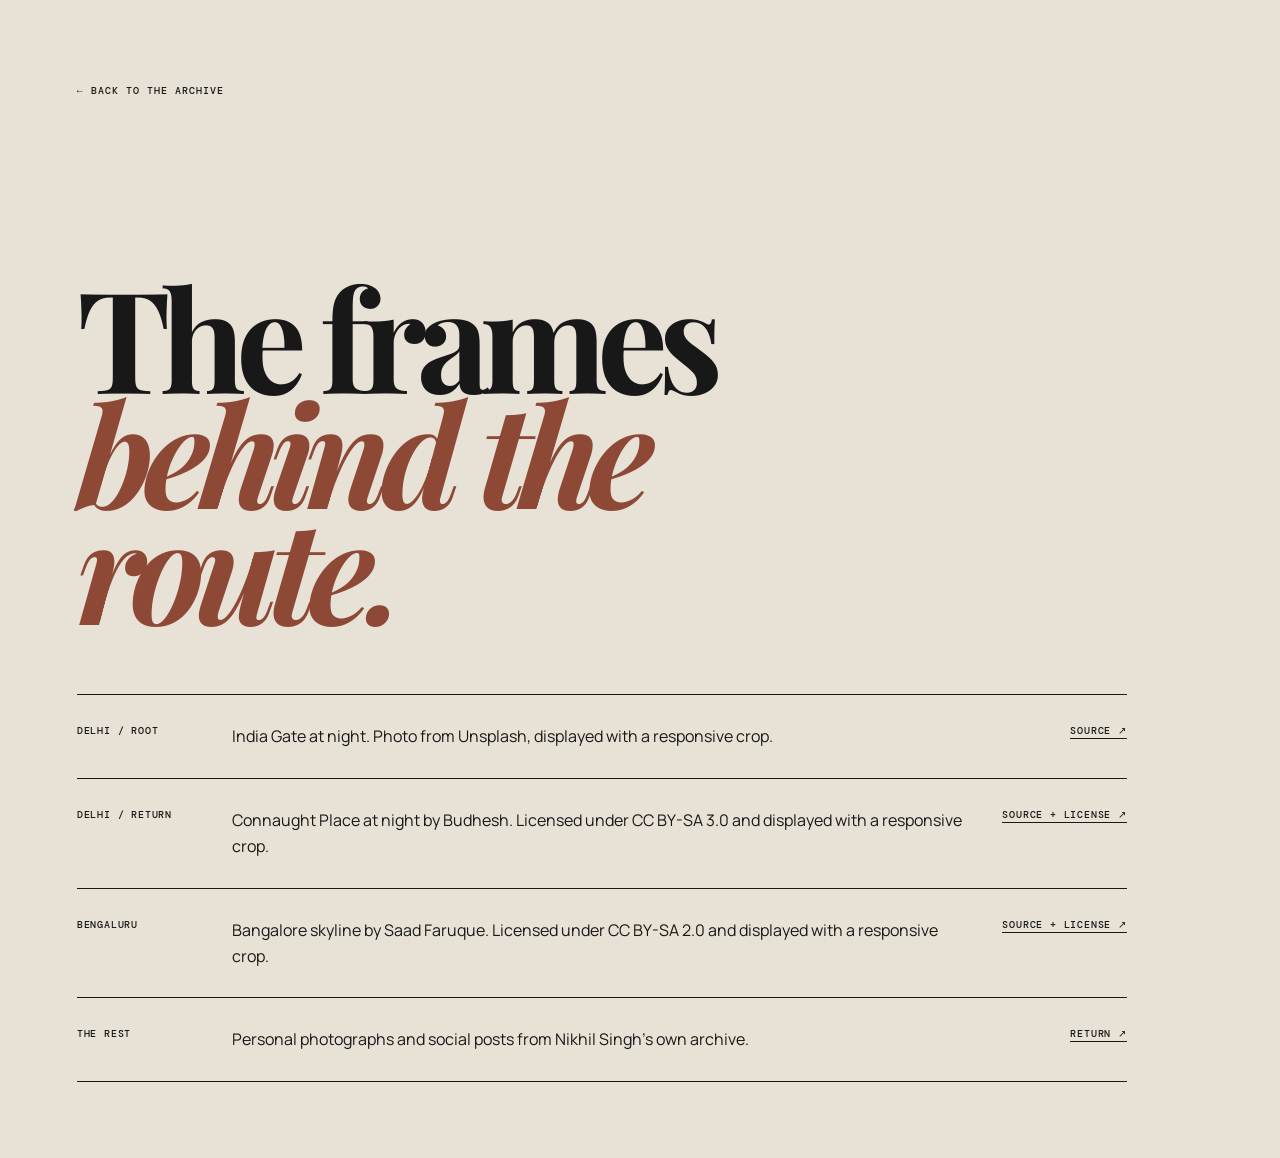
==== credits.html @ 2c3bbde9 "Match journey cards to their cities" ====
<!doctype html>
<html lang="en">
<head>
  <meta charset="utf-8">
  <meta name="viewport" content="width=device-width, initial-scale=1">
  <meta name="theme-color" content="#090b0c">
  <title>Photo credits — Nikhil Singh</title>
  <link rel="preconnect" href="https://fonts.googleapis.com">
  <link rel="preconnect" href="https://fonts.gstatic.com" crossorigin>
  <link href="https://fonts.googleapis.com/css2?family=DM+Mono:wght@400;500&family=Manrope:wght@400;500;600;700&family=Playfair+Display:ital,wght@0,700;1,700&display=swap" rel="stylesheet">
  <style>
    :root{--ink:#171817;--paper:#e8e1d6;--tan:#d2b58b;--display:'Playfair Display',Georgia,serif;--sans:'Manrope',Arial,sans-serif;--mono:'DM Mono',monospace}*{box-sizing:border-box}body{margin:0;background:var(--paper);color:var(--ink);font-family:var(--sans)}main{min-height:100vh;padding:clamp(35px,6vw,80px) 6vw}a{color:inherit}.back{font:500 10px var(--mono);letter-spacing:.1em;text-transform:uppercase;text-decoration:none}.back:hover{text-decoration:underline}h1{max-width:900px;margin:clamp(90px,14vw,180px) 0 70px;font:700 clamp(68px,11vw,160px)/.82 var(--display);letter-spacing:-.07em}h1 em{color:#8d4936}.credits{max-width:1050px;border-top:1px solid}.credit{display:grid;grid-template-columns:120px 1fr auto;gap:35px;padding:28px 0;border-bottom:1px solid;align-items:start}.credit span,.credit a{font:500 10px/1.5 var(--mono);letter-spacing:.08em;text-transform:uppercase}.credit p{margin:0;line-height:1.65}.credit a{text-decoration:none;border-bottom:1px solid}@media(max-width:650px){.credit{grid-template-columns:1fr;gap:12px}h1{margin-top:100px}}
  </style>
</head>
<body><main><a class="back" href="/">← Back to the archive</a><h1>The frames<br><em>behind the route.</em></h1><div class="credits"><div class="credit"><span>Delhi / root</span><p>India Gate at night. Photo from Unsplash, displayed with a responsive crop.</p><a href="https://unsplash.com/s/photos/india-gate" target="_blank" rel="noopener noreferrer">Source ↗</a></div><div class="credit"><span>Delhi / return</span><p>Connaught Place at night by Budhesh. Licensed under CC BY-SA 3.0 and displayed with a responsive crop.</p><a href="https://commons.wikimedia.org/wiki/File:View_of_Connaught_Place_at_Night.JPG" target="_blank" rel="noopener noreferrer">Source + license ↗</a></div><div class="credit"><span>Bengaluru</span><p>Bangalore skyline by Saad Faruque. Licensed under CC BY-SA 2.0 and displayed with a responsive crop.</p><a href="https://commons.wikimedia.org/wiki/File:Bangalore_skyline_(7121517855).jpg" target="_blank" rel="noopener noreferrer">Source + license ↗</a></div><div class="credit"><span>The rest</span><p>Personal photographs and social posts from Nikhil Singh's own archive.</p><a href="/">Return ↗</a></div></div></main></body>
</html>
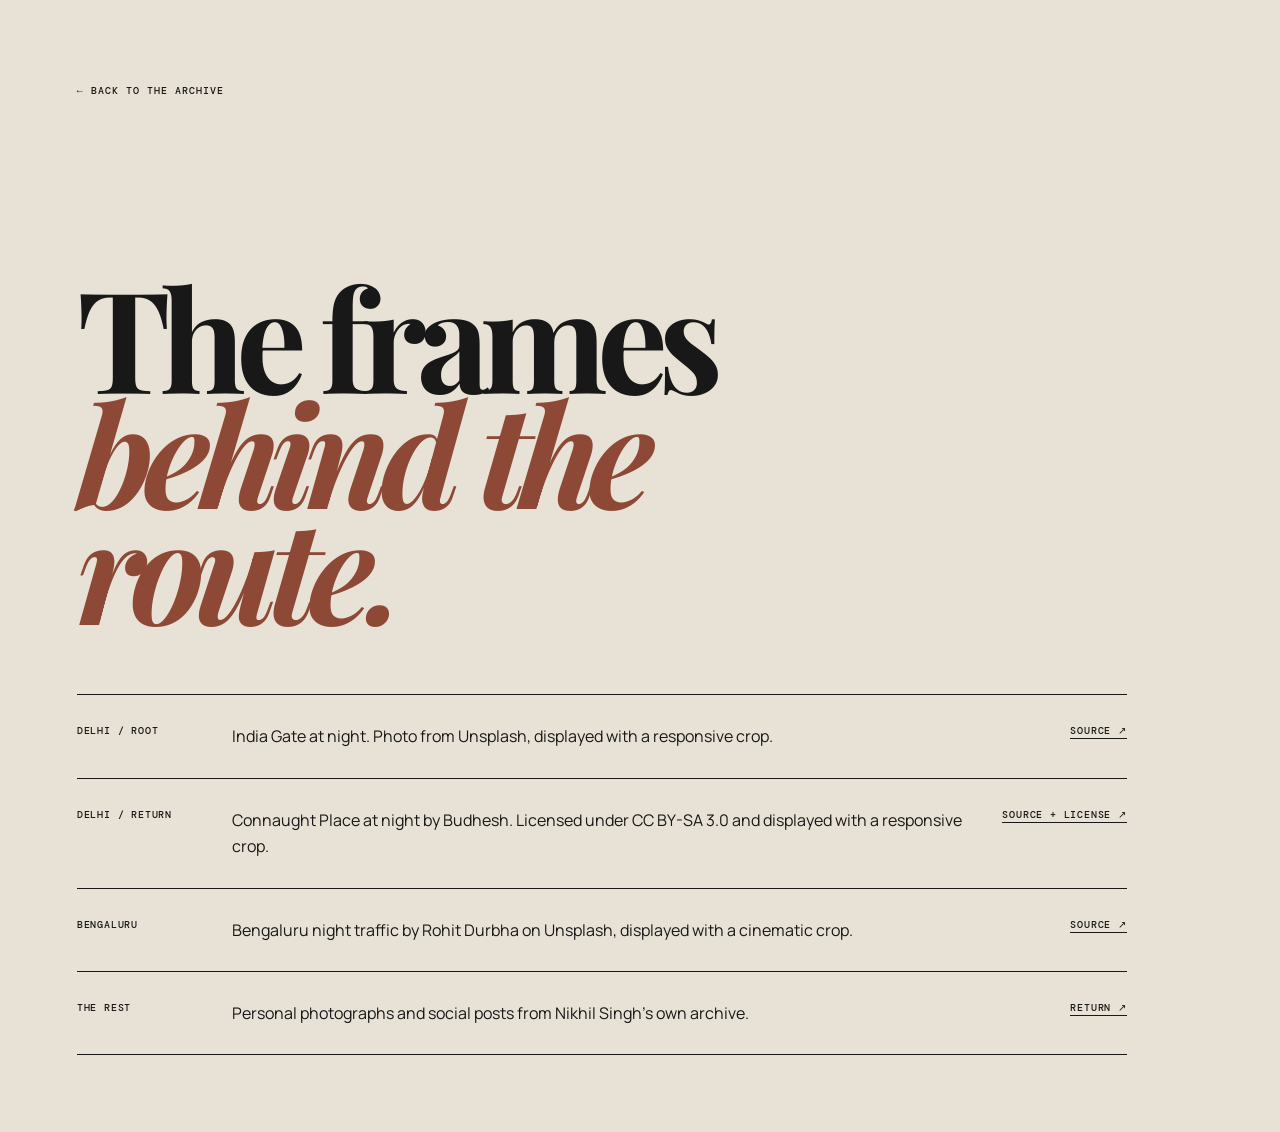
==== commit 496bae75: "Give Bengaluru a cinematic traffic frame" ====
--- a/credits.html
+++ b/credits.html
@@ -12,5 +12,5 @@
     :root{--ink:#171817;--paper:#e8e1d6;--tan:#d2b58b;--display:'Playfair Display',Georgia,serif;--sans:'Manrope',Arial,sans-serif;--mono:'DM Mono',monospace}*{box-sizing:border-box}body{margin:0;background:var(--paper);color:var(--ink);font-family:var(--sans)}main{min-height:100vh;padding:clamp(35px,6vw,80px) 6vw}a{color:inherit}.back{font:500 10px var(--mono);letter-spacing:.1em;text-transform:uppercase;text-decoration:none}.back:hover{text-decoration:underline}h1{max-width:900px;margin:clamp(90px,14vw,180px) 0 70px;font:700 clamp(68px,11vw,160px)/.82 var(--display);letter-spacing:-.07em}h1 em{color:#8d4936}.credits{max-width:1050px;border-top:1px solid}.credit{display:grid;grid-template-columns:120px 1fr auto;gap:35px;padding:28px 0;border-bottom:1px solid;align-items:start}.credit span,.credit a{font:500 10px/1.5 var(--mono);letter-spacing:.08em;text-transform:uppercase}.credit p{margin:0;line-height:1.65}.credit a{text-decoration:none;border-bottom:1px solid}@media(max-width:650px){.credit{grid-template-columns:1fr;gap:12px}h1{margin-top:100px}}
   </style>
 </head>
-<body><main><a class="back" href="/">← Back to the archive</a><h1>The frames<br><em>behind the route.</em></h1><div class="credits"><div class="credit"><span>Delhi / root</span><p>India Gate at night. Photo from Unsplash, displayed with a responsive crop.</p><a href="https://unsplash.com/s/photos/india-gate" target="_blank" rel="noopener noreferrer">Source ↗</a></div><div class="credit"><span>Delhi / return</span><p>Connaught Place at night by Budhesh. Licensed under CC BY-SA 3.0 and displayed with a responsive crop.</p><a href="https://commons.wikimedia.org/wiki/File:View_of_Connaught_Place_at_Night.JPG" target="_blank" rel="noopener noreferrer">Source + license ↗</a></div><div class="credit"><span>Bengaluru</span><p>Bangalore skyline by Saad Faruque. Licensed under CC BY-SA 2.0 and displayed with a responsive crop.</p><a href="https://commons.wikimedia.org/wiki/File:Bangalore_skyline_(7121517855).jpg" target="_blank" rel="noopener noreferrer">Source + license ↗</a></div><div class="credit"><span>The rest</span><p>Personal photographs and social posts from Nikhil Singh's own archive.</p><a href="/">Return ↗</a></div></div></main></body>
+<body><main><a class="back" href="/">← Back to the archive</a><h1>The frames<br><em>behind the route.</em></h1><div class="credits"><div class="credit"><span>Delhi / root</span><p>India Gate at night. Photo from Unsplash, displayed with a responsive crop.</p><a href="https://unsplash.com/s/photos/india-gate" target="_blank" rel="noopener noreferrer">Source ↗</a></div><div class="credit"><span>Delhi / return</span><p>Connaught Place at night by Budhesh. Licensed under CC BY-SA 3.0 and displayed with a responsive crop.</p><a href="https://commons.wikimedia.org/wiki/File:View_of_Connaught_Place_at_Night.JPG" target="_blank" rel="noopener noreferrer">Source + license ↗</a></div><div class="credit"><span>Bengaluru</span><p>Bengaluru night traffic by Rohit Durbha on Unsplash, displayed with a cinematic crop.</p><a href="https://unsplash.com/photos/a-busy-street-with-cars-pOqnfnwVs90" target="_blank" rel="noopener noreferrer">Source ↗</a></div><div class="credit"><span>The rest</span><p>Personal photographs and social posts from Nikhil Singh's own archive.</p><a href="/">Return ↗</a></div></div></main></body>
 </html>
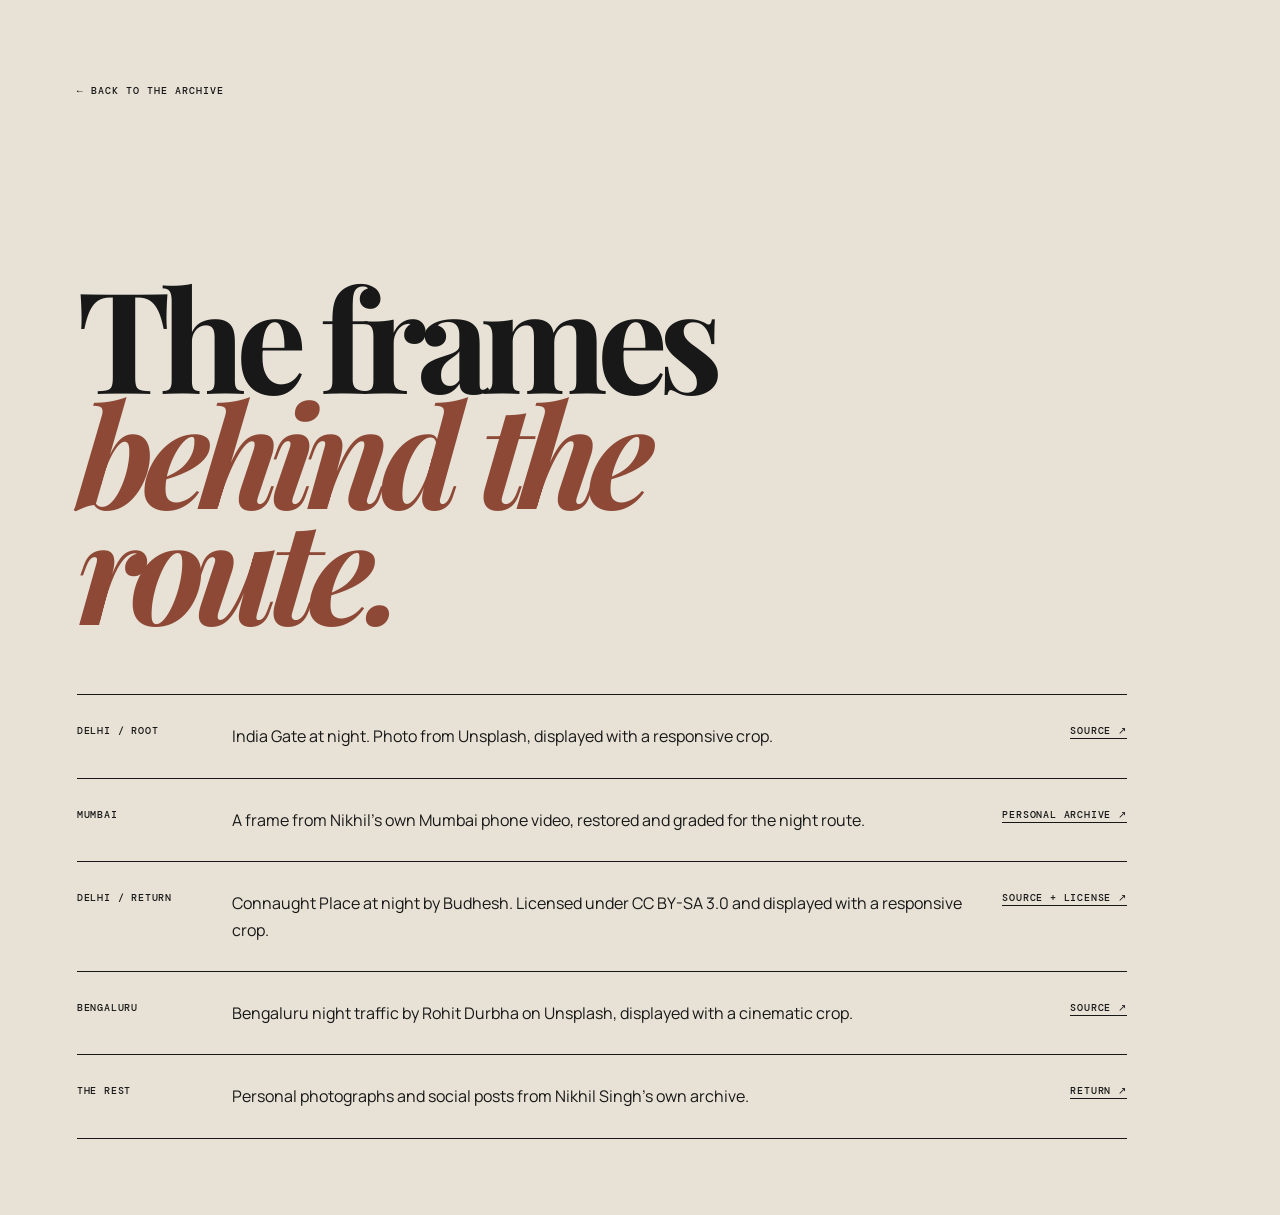
==== commit e5f359e8: "Turn personal Mumbai footage into the journey frame" ====
--- a/credits.html
+++ b/credits.html
@@ -12,5 +12,5 @@
     :root{--ink:#171817;--paper:#e8e1d6;--tan:#d2b58b;--display:'Playfair Display',Georgia,serif;--sans:'Manrope',Arial,sans-serif;--mono:'DM Mono',monospace}*{box-sizing:border-box}body{margin:0;background:var(--paper);color:var(--ink);font-family:var(--sans)}main{min-height:100vh;padding:clamp(35px,6vw,80px) 6vw}a{color:inherit}.back{font:500 10px var(--mono);letter-spacing:.1em;text-transform:uppercase;text-decoration:none}.back:hover{text-decoration:underline}h1{max-width:900px;margin:clamp(90px,14vw,180px) 0 70px;font:700 clamp(68px,11vw,160px)/.82 var(--display);letter-spacing:-.07em}h1 em{color:#8d4936}.credits{max-width:1050px;border-top:1px solid}.credit{display:grid;grid-template-columns:120px 1fr auto;gap:35px;padding:28px 0;border-bottom:1px solid;align-items:start}.credit span,.credit a{font:500 10px/1.5 var(--mono);letter-spacing:.08em;text-transform:uppercase}.credit p{margin:0;line-height:1.65}.credit a{text-decoration:none;border-bottom:1px solid}@media(max-width:650px){.credit{grid-template-columns:1fr;gap:12px}h1{margin-top:100px}}
   </style>
 </head>
-<body><main><a class="back" href="/">← Back to the archive</a><h1>The frames<br><em>behind the route.</em></h1><div class="credits"><div class="credit"><span>Delhi / root</span><p>India Gate at night. Photo from Unsplash, displayed with a responsive crop.</p><a href="https://unsplash.com/s/photos/india-gate" target="_blank" rel="noopener noreferrer">Source ↗</a></div><div class="credit"><span>Delhi / return</span><p>Connaught Place at night by Budhesh. Licensed under CC BY-SA 3.0 and displayed with a responsive crop.</p><a href="https://commons.wikimedia.org/wiki/File:View_of_Connaught_Place_at_Night.JPG" target="_blank" rel="noopener noreferrer">Source + license ↗</a></div><div class="credit"><span>Bengaluru</span><p>Bengaluru night traffic by Rohit Durbha on Unsplash, displayed with a cinematic crop.</p><a href="https://unsplash.com/photos/a-busy-street-with-cars-pOqnfnwVs90" target="_blank" rel="noopener noreferrer">Source ↗</a></div><div class="credit"><span>The rest</span><p>Personal photographs and social posts from Nikhil Singh's own archive.</p><a href="/">Return ↗</a></div></div></main></body>
+<body><main><a class="back" href="/">← Back to the archive</a><h1>The frames<br><em>behind the route.</em></h1><div class="credits"><div class="credit"><span>Delhi / root</span><p>India Gate at night. Photo from Unsplash, displayed with a responsive crop.</p><a href="https://unsplash.com/s/photos/india-gate" target="_blank" rel="noopener noreferrer">Source ↗</a></div><div class="credit"><span>Mumbai</span><p>A frame from Nikhil's own Mumbai phone video, restored and graded for the night route.</p><a href="/">Personal archive ↗</a></div><div class="credit"><span>Delhi / return</span><p>Connaught Place at night by Budhesh. Licensed under CC BY-SA 3.0 and displayed with a responsive crop.</p><a href="https://commons.wikimedia.org/wiki/File:View_of_Connaught_Place_at_Night.JPG" target="_blank" rel="noopener noreferrer">Source + license ↗</a></div><div class="credit"><span>Bengaluru</span><p>Bengaluru night traffic by Rohit Durbha on Unsplash, displayed with a cinematic crop.</p><a href="https://unsplash.com/photos/a-busy-street-with-cars-pOqnfnwVs90" target="_blank" rel="noopener noreferrer">Source ↗</a></div><div class="credit"><span>The rest</span><p>Personal photographs and social posts from Nikhil Singh's own archive.</p><a href="/">Return ↗</a></div></div></main></body>
 </html>
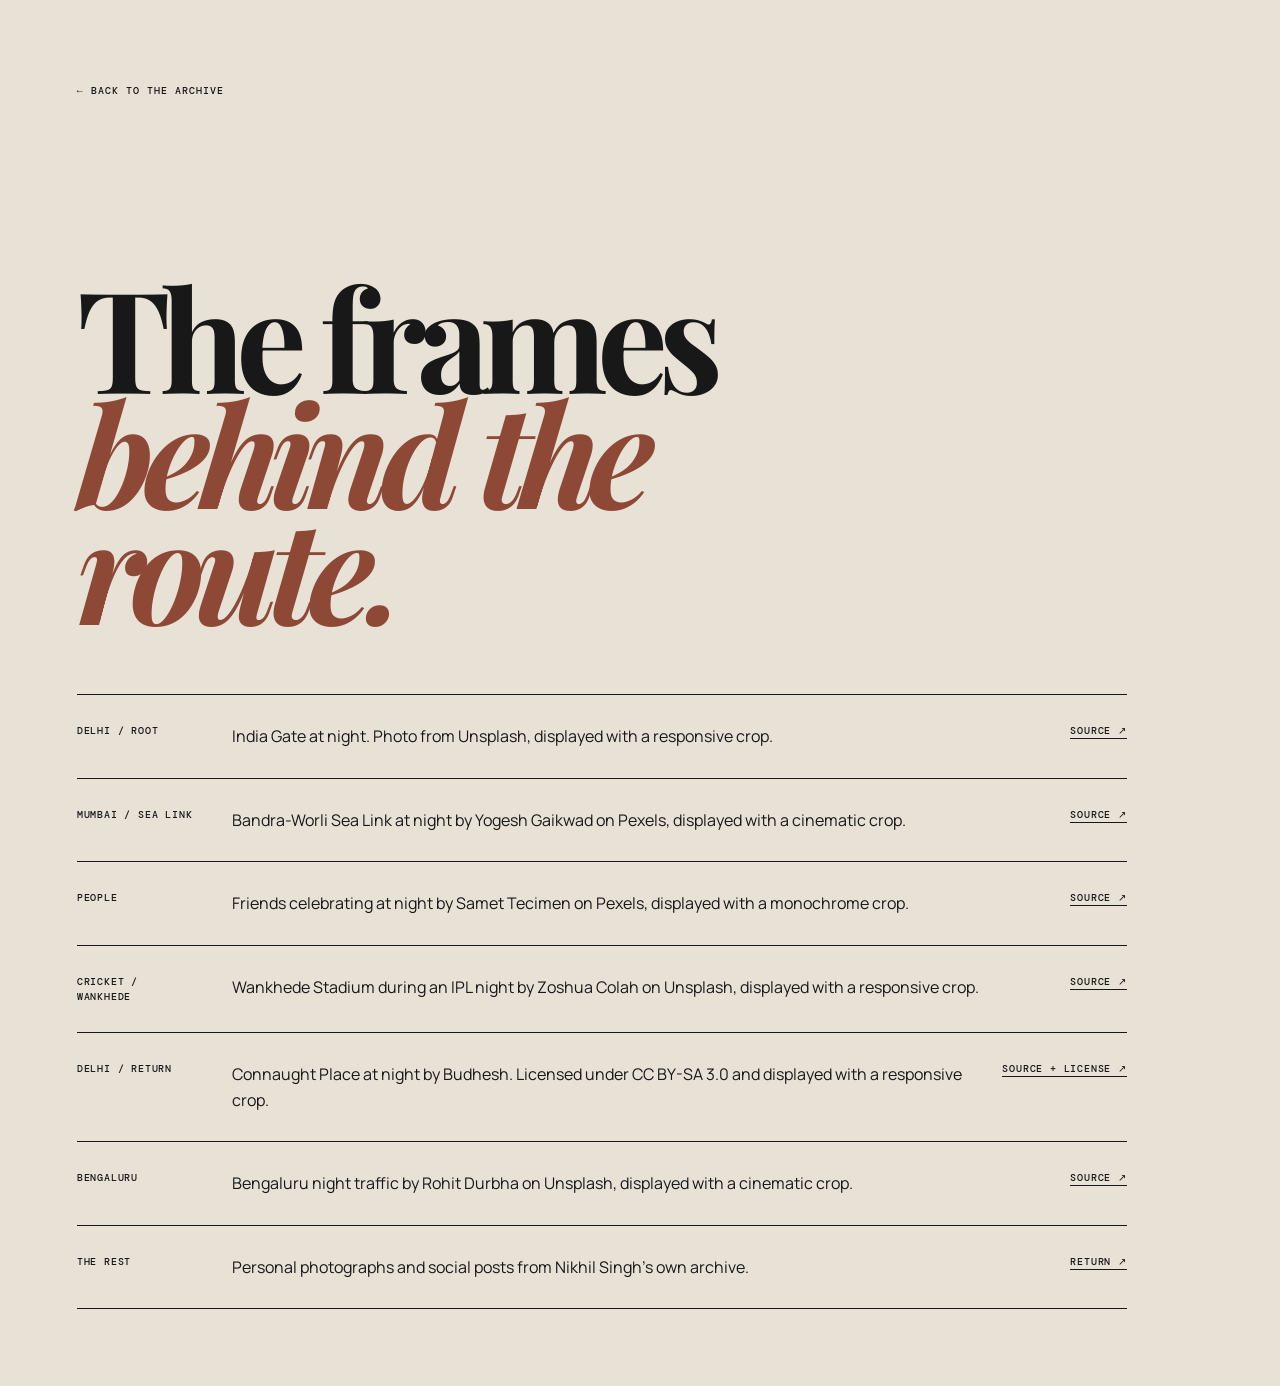
==== commit 9f3d9be5: "Match Mumbai, people, and cricket imagery" ====
--- a/credits.html
+++ b/credits.html
@@ -12,5 +12,5 @@
     :root{--ink:#171817;--paper:#e8e1d6;--tan:#d2b58b;--display:'Playfair Display',Georgia,serif;--sans:'Manrope',Arial,sans-serif;--mono:'DM Mono',monospace}*{box-sizing:border-box}body{margin:0;background:var(--paper);color:var(--ink);font-family:var(--sans)}main{min-height:100vh;padding:clamp(35px,6vw,80px) 6vw}a{color:inherit}.back{font:500 10px var(--mono);letter-spacing:.1em;text-transform:uppercase;text-decoration:none}.back:hover{text-decoration:underline}h1{max-width:900px;margin:clamp(90px,14vw,180px) 0 70px;font:700 clamp(68px,11vw,160px)/.82 var(--display);letter-spacing:-.07em}h1 em{color:#8d4936}.credits{max-width:1050px;border-top:1px solid}.credit{display:grid;grid-template-columns:120px 1fr auto;gap:35px;padding:28px 0;border-bottom:1px solid;align-items:start}.credit span,.credit a{font:500 10px/1.5 var(--mono);letter-spacing:.08em;text-transform:uppercase}.credit p{margin:0;line-height:1.65}.credit a{text-decoration:none;border-bottom:1px solid}@media(max-width:650px){.credit{grid-template-columns:1fr;gap:12px}h1{margin-top:100px}}
   </style>
 </head>
-<body><main><a class="back" href="/">← Back to the archive</a><h1>The frames<br><em>behind the route.</em></h1><div class="credits"><div class="credit"><span>Delhi / root</span><p>India Gate at night. Photo from Unsplash, displayed with a responsive crop.</p><a href="https://unsplash.com/s/photos/india-gate" target="_blank" rel="noopener noreferrer">Source ↗</a></div><div class="credit"><span>Mumbai</span><p>A frame from Nikhil's own Mumbai phone video, restored and graded for the night route.</p><a href="/">Personal archive ↗</a></div><div class="credit"><span>Delhi / return</span><p>Connaught Place at night by Budhesh. Licensed under CC BY-SA 3.0 and displayed with a responsive crop.</p><a href="https://commons.wikimedia.org/wiki/File:View_of_Connaught_Place_at_Night.JPG" target="_blank" rel="noopener noreferrer">Source + license ↗</a></div><div class="credit"><span>Bengaluru</span><p>Bengaluru night traffic by Rohit Durbha on Unsplash, displayed with a cinematic crop.</p><a href="https://unsplash.com/photos/a-busy-street-with-cars-pOqnfnwVs90" target="_blank" rel="noopener noreferrer">Source ↗</a></div><div class="credit"><span>The rest</span><p>Personal photographs and social posts from Nikhil Singh's own archive.</p><a href="/">Return ↗</a></div></div></main></body>
+<body><main><a class="back" href="/">← Back to the archive</a><h1>The frames<br><em>behind the route.</em></h1><div class="credits"><div class="credit"><span>Delhi / root</span><p>India Gate at night. Photo from Unsplash, displayed with a responsive crop.</p><a href="https://unsplash.com/s/photos/india-gate" target="_blank" rel="noopener noreferrer">Source ↗</a></div><div class="credit"><span>Mumbai / Sea Link</span><p>Bandra-Worli Sea Link at night by Yogesh Gaikwad on Pexels, displayed with a cinematic crop.</p><a href="https://www.pexels.com/photo/bridge-over-the-river-13074008/" target="_blank" rel="noopener noreferrer">Source ↗</a></div><div class="credit"><span>People</span><p>Friends celebrating at night by Samet Tecimen on Pexels, displayed with a monochrome crop.</p><a href="https://www.pexels.com/photo/group-of-friends-celebrating-at-night-38930354/" target="_blank" rel="noopener noreferrer">Source ↗</a></div><div class="credit"><span>Cricket / Wankhede</span><p>Wankhede Stadium during an IPL night by Zoshua Colah on Unsplash, displayed with a responsive crop.</p><a href="https://unsplash.com/photos/a-cricket-stadium-is-filled-with-spectators-at-night-uplPFLDsn84" target="_blank" rel="noopener noreferrer">Source ↗</a></div><div class="credit"><span>Delhi / return</span><p>Connaught Place at night by Budhesh. Licensed under CC BY-SA 3.0 and displayed with a responsive crop.</p><a href="https://commons.wikimedia.org/wiki/File:View_of_Connaught_Place_at_Night.JPG" target="_blank" rel="noopener noreferrer">Source + license ↗</a></div><div class="credit"><span>Bengaluru</span><p>Bengaluru night traffic by Rohit Durbha on Unsplash, displayed with a cinematic crop.</p><a href="https://unsplash.com/photos/a-busy-street-with-cars-pOqnfnwVs90" target="_blank" rel="noopener noreferrer">Source ↗</a></div><div class="credit"><span>The rest</span><p>Personal photographs and social posts from Nikhil Singh's own archive.</p><a href="/">Return ↗</a></div></div></main></body>
 </html>
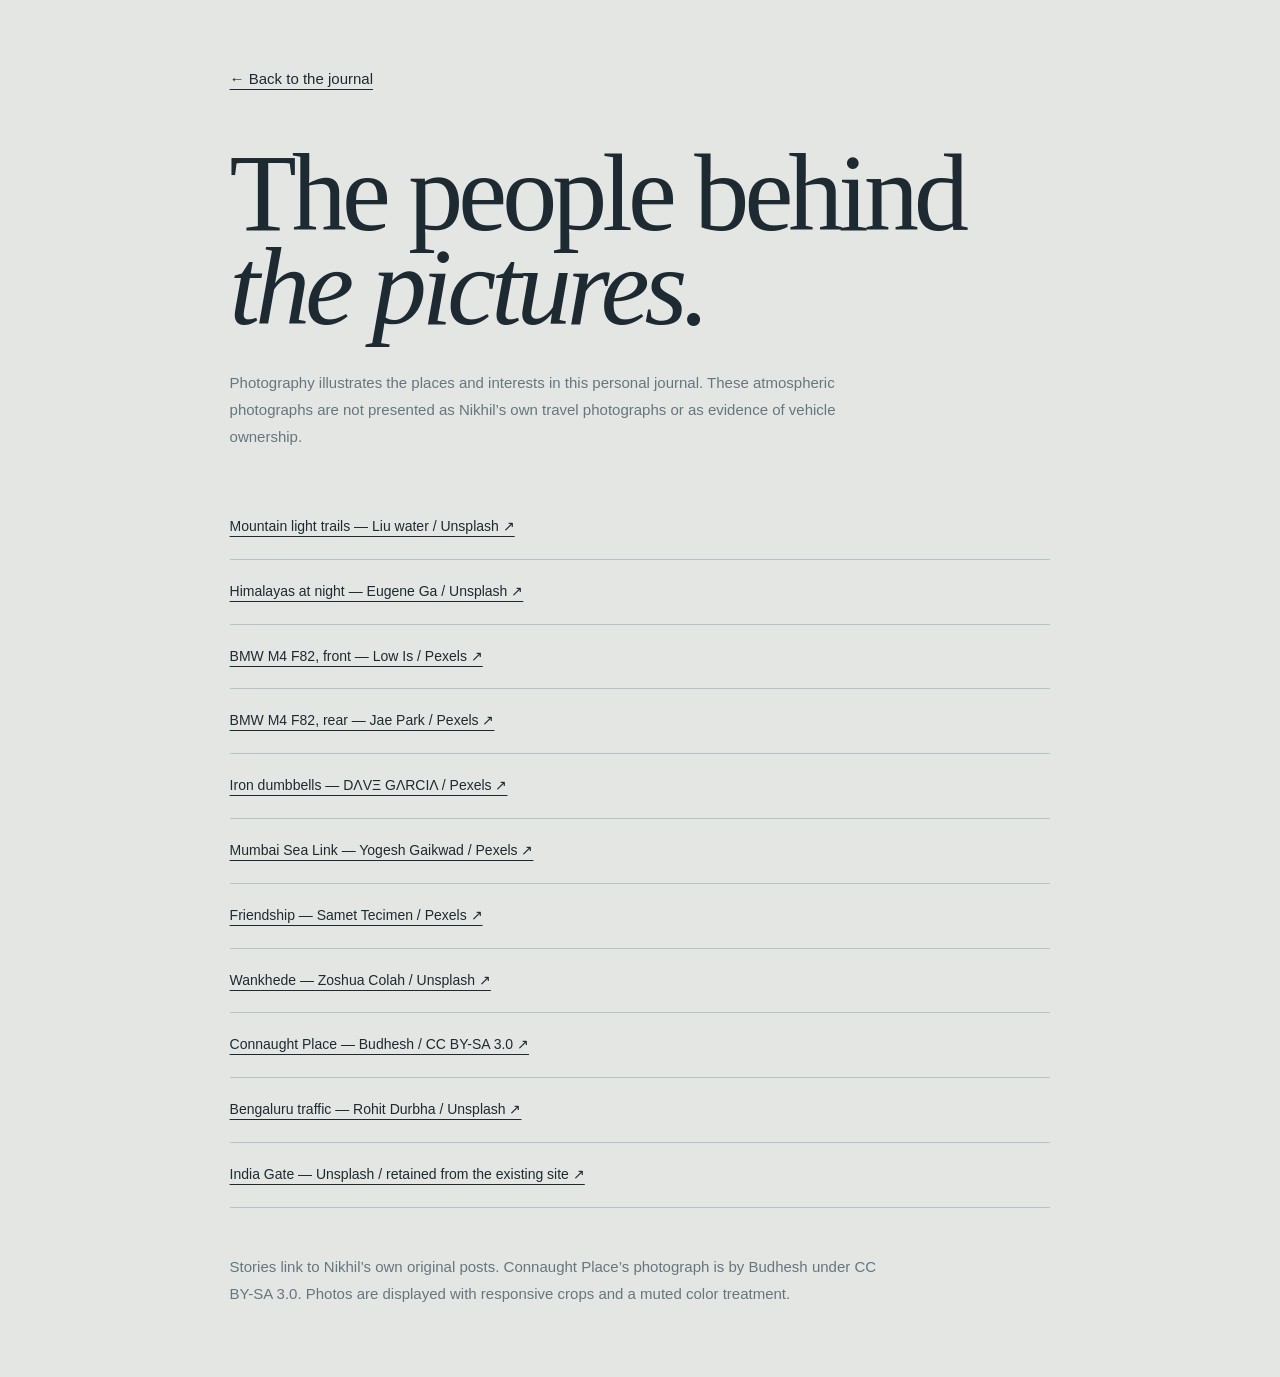
==== commit dce81364: "Launch the long way home with a little driving detour" ====
--- a/credits.html
+++ b/credits.html
@@ -1,16 +1 @@
-<!doctype html>
-<html lang="en">
-<head>
-  <meta charset="utf-8">
-  <meta name="viewport" content="width=device-width, initial-scale=1">
-  <meta name="theme-color" content="#090b0c">
-  <title>Photo credits — Nikhil Singh</title>
-  <link rel="preconnect" href="https://fonts.googleapis.com">
-  <link rel="preconnect" href="https://fonts.gstatic.com" crossorigin>
-  <link href="https://fonts.googleapis.com/css2?family=DM+Mono:wght@400;500&family=Manrope:wght@400;500;600;700&family=Playfair+Display:ital,wght@0,700;1,700&display=swap" rel="stylesheet">
-  <style>
-    :root{--ink:#171817;--paper:#e8e1d6;--tan:#d2b58b;--display:'Playfair Display',Georgia,serif;--sans:'Manrope',Arial,sans-serif;--mono:'DM Mono',monospace}*{box-sizing:border-box}body{margin:0;background:var(--paper);color:var(--ink);font-family:var(--sans)}main{min-height:100vh;padding:clamp(35px,6vw,80px) 6vw}a{color:inherit}.back{font:500 10px var(--mono);letter-spacing:.1em;text-transform:uppercase;text-decoration:none}.back:hover{text-decoration:underline}h1{max-width:900px;margin:clamp(90px,14vw,180px) 0 70px;font:700 clamp(68px,11vw,160px)/.82 var(--display);letter-spacing:-.07em}h1 em{color:#8d4936}.credits{max-width:1050px;border-top:1px solid}.credit{display:grid;grid-template-columns:120px 1fr auto;gap:35px;padding:28px 0;border-bottom:1px solid;align-items:start}.credit span,.credit a{font:500 10px/1.5 var(--mono);letter-spacing:.08em;text-transform:uppercase}.credit p{margin:0;line-height:1.65}.credit a{text-decoration:none;border-bottom:1px solid}@media(max-width:650px){.credit{grid-template-columns:1fr;gap:12px}h1{margin-top:100px}}
-  </style>
-</head>
-<body><main><a class="back" href="/">← Back to the archive</a><h1>The frames<br><em>behind the route.</em></h1><div class="credits"><div class="credit"><span>Delhi / root</span><p>India Gate at night. Photo from Unsplash, displayed with a responsive crop.</p><a href="https://unsplash.com/s/photos/india-gate" target="_blank" rel="noopener noreferrer">Source ↗</a></div><div class="credit"><span>Mumbai / Sea Link</span><p>Bandra-Worli Sea Link at night by Yogesh Gaikwad on Pexels, displayed with a cinematic crop.</p><a href="https://www.pexels.com/photo/bridge-over-the-river-13074008/" target="_blank" rel="noopener noreferrer">Source ↗</a></div><div class="credit"><span>People</span><p>Friends celebrating at night by Samet Tecimen on Pexels, displayed with a monochrome crop.</p><a href="https://www.pexels.com/photo/group-of-friends-celebrating-at-night-38930354/" target="_blank" rel="noopener noreferrer">Source ↗</a></div><div class="credit"><span>Cricket / Wankhede</span><p>Wankhede Stadium during an IPL night by Zoshua Colah on Unsplash, displayed with a responsive crop.</p><a href="https://unsplash.com/photos/a-cricket-stadium-is-filled-with-spectators-at-night-uplPFLDsn84" target="_blank" rel="noopener noreferrer">Source ↗</a></div><div class="credit"><span>Delhi / return</span><p>Connaught Place at night by Budhesh. Licensed under CC BY-SA 3.0 and displayed with a responsive crop.</p><a href="https://commons.wikimedia.org/wiki/File:View_of_Connaught_Place_at_Night.JPG" target="_blank" rel="noopener noreferrer">Source + license ↗</a></div><div class="credit"><span>Bengaluru</span><p>Bengaluru night traffic by Rohit Durbha on Unsplash, displayed with a cinematic crop.</p><a href="https://unsplash.com/photos/a-busy-street-with-cars-pOqnfnwVs90" target="_blank" rel="noopener noreferrer">Source ↗</a></div><div class="credit"><span>The rest</span><p>Personal photographs and social posts from Nikhil Singh's own archive.</p><a href="/">Return ↗</a></div></div></main></body>
-</html>
+<!doctype html><html lang="en"><head><meta charset="utf-8"><meta name="viewport" content="width=device-width,initial-scale=1"><meta name="theme-color" content="#e4e6e4"><title>Picture credits — Nikhil Singh</title><link rel="icon" href="assets/favicon.svg" type="image/svg+xml"><link rel="stylesheet" href="style.css"><style>.credit-page{max-width:1000px;margin:auto;padding:70px 7vw}.credit-page h1{font-size:clamp(60px,9vw,110px);line-height:.85;margin:60px 0 35px}.credit-page p{color:#65767f;line-height:1.8;max-width:650px}.credit-page ul{list-style:none;padding:0;margin:45px 0}.credit-page li{padding:20px 0;border-bottom:1px solid #b8c3c7;line-height:1.7;font-size:14px}.credit-page a{text-decoration:underline;text-underline-offset:5px}</style></head><body><main class="credit-page"><a href="/">← Back to the journal</a><h1>The people behind<br><em>the pictures.</em></h1><p>Photography illustrates the places and interests in this personal journal. These atmospheric photographs are not presented as Nikhil’s own travel photographs or as evidence of vehicle ownership.</p><ul><li><a href="https://unsplash.com/photos/d2M94wF00gs" target="_blank" rel="noopener noreferrer">Mountain light trails — Liu water / Unsplash ↗</a></li><li><a href="https://unsplash.com/photos/B5We-yetl8U" target="_blank" rel="noopener noreferrer">Himalayas at night — Eugene Ga / Unsplash ↗</a></li><li><a href="https://www.pexels.com/photo/black-bmw-m4-3581833/" target="_blank" rel="noopener noreferrer">BMW M4 F82, front — Low Is / Pexels ↗</a></li><li><a href="https://www.pexels.com/photo/black-bmw-m4-coupe-3849556/" target="_blank" rel="noopener noreferrer">BMW M4 F82, rear — Jae Park / Pexels ↗</a></li><li><a href="https://www.pexels.com/photo/close-up-view-of-black-dumbbells-in-gym-35567437/" target="_blank" rel="noopener noreferrer">Iron dumbbells — DΛVΞ GΛRCIΛ / Pexels ↗</a></li><li><a href="https://www.pexels.com/photo/bridge-over-the-river-13074008/" target="_blank" rel="noopener noreferrer">Mumbai Sea Link — Yogesh Gaikwad / Pexels ↗</a></li><li><a href="https://www.pexels.com/photo/group-of-friends-celebrating-at-night-38930354/" target="_blank" rel="noopener noreferrer">Friendship — Samet Tecimen / Pexels ↗</a></li><li><a href="https://unsplash.com/photos/uplPFLDsn84" target="_blank" rel="noopener noreferrer">Wankhede — Zoshua Colah / Unsplash ↗</a></li><li><a href="https://commons.wikimedia.org/wiki/File:View_of_Connaught_Place_at_Night.JPG" target="_blank" rel="noopener noreferrer">Connaught Place — Budhesh / CC BY-SA 3.0 ↗</a></li><li><a href="https://unsplash.com/photos/pOqnfnwVs90" target="_blank" rel="noopener noreferrer">Bengaluru traffic — Rohit Durbha / Unsplash ↗</a></li><li><a href="https://unsplash.com/s/photos/india-gate" target="_blank" rel="noopener noreferrer">India Gate — Unsplash / retained from the existing site ↗</a></li></ul><p>Stories link to Nikhil’s own original posts. Connaught Place’s photograph is by Budhesh under CC BY-SA 3.0. Photos are displayed with responsive crops and a muted color treatment.</p></main></body></html>
--- a/style.css
+++ b/style.css
@@ -0,0 +1,52 @@
+:root{--paper:#e4e6e4;--paper-light:#f0f1ee;--ink:#1e2a31;--muted:#65767f;--line:#b8c3c7;--wine:#344c5b;--night:#111b22;--gold:#a6becb;--serif:'Cormorant Garamond',Georgia,serif;--sans:'DM Sans',Arial,sans-serif;--mono:'IBM Plex Mono',monospace}
+*{box-sizing:border-box}html{scroll-behavior:smooth;scroll-padding-top:85px}body{margin:0;background:var(--paper);color:var(--ink);font-family:var(--sans);font-size:15px;-webkit-font-smoothing:antialiased}body.locked{overflow:hidden}button,a{-webkit-tap-highlight-color:transparent}button{font:inherit;color:inherit;cursor:pointer}a{color:inherit;text-decoration:none}button{border:0;background:none}img{display:block;width:100%;height:100%;object-fit:cover}h1,h2,h3,p,figure{margin:0}h1,h2,h3{font-family:var(--serif);font-weight:400;letter-spacing:-.045em}em{font-weight:400}::selection{background:#4d575e;color:var(--paper)}:focus-visible{outline:2px solid #708a9a;outline-offset:6px}.mono,.text-link,.eyebrow{font:400 10px/1.65 var(--mono);letter-spacing:.07em}.section-pad{padding:130px 6.2vw}.skip{position:fixed;top:-70px;left:20px;background:var(--paper);padding:15px;z-index:300}.skip:focus{top:20px}.text-link{display:inline-block;border-bottom:1px solid currentColor;padding:7px 0;font-size:10px}.text-link:hover{color:#5e7584}.masthead{position:absolute;inset:0 0 auto;z-index:110;height:104px;margin:0 4vw;display:flex;align-items:center;justify-content:space-between;border-bottom:1px solid var(--line)}.signature{font:500 29px/.8 var(--serif);letter-spacing:-.065em;display:inline-flex;flex-direction:column}.signature>span{padding-left:24px;font-style:italic}.masthead-note{font:10px var(--mono);letter-spacing:.08em}.index-toggle{padding:16px 0 16px 20px;display:flex;gap:22px;align-items:center;font:11px var(--mono);position:relative;z-index:2}.menu-mark{width:25px;display:grid;gap:5px}.menu-mark i{height:1px;background:currentColor;transition:transform .3s}.index-toggle[aria-expanded=true] .menu-mark i:first-child{transform:translateY(3px) rotate(45deg)}.index-toggle[aria-expanded=true] .menu-mark i:last-child{transform:translateY(-3px) rotate(-45deg)}
+.intro{height:185svh}.intro-stage{height:100svh;min-height:700px;position:sticky;top:0;overflow:hidden;background:var(--paper)}.intro-meta{position:absolute;left:4vw;right:4vw;top:132px;display:flex;justify-content:space-between;color:var(--muted);font-size:9px;z-index:4}.intro-title-wrap{position:absolute;left:8vw;top:24%;z-index:4}.eyebrow{font-size:10px;margin-bottom:24px;color:#61686c}.intro h1{font-size:clamp(100px,9.3vw,165px);line-height:.81;letter-spacing:-.065em}.intro h1>span{display:block}.intro h1>span:nth-child(2){margin-left:4.5vw}.title-dot{color:#647987}.intro-description{max-width:350px;margin-top:30px;padding-left:8px;font-size:14px;line-height:1.7;color:#60666a}.intro-photo{position:absolute;left:52%;top:21%;width:40%;height:64%;overflow:hidden;background:#2d393f}.intro-photo img{object-position:50% 63%;filter:saturate(.63);transform:scale(1.06)}.photo-shade{position:absolute;inset:0;background:linear-gradient(0deg,rgba(4,12,17,.6),transparent 45%)}.intro-photo figcaption{position:absolute;left:24px;right:24px;bottom:23px;color:var(--paper);display:flex;flex-direction:column;gap:7px}.intro-photo figcaption>.mono{font-size:8px;color:#b2b7ba}.intro-photo figcaption>span:last-child{font:italic 23px var(--serif);letter-spacing:-.015em}.photo-margin{position:absolute;left:93.5%;top:21%;writing-mode:vertical-rl;font-size:8px;color:#697074}.intro-bottom{position:absolute;left:4vw;right:4vw;bottom:24px;display:flex;align-items:flex-end;justify-content:space-between;z-index:4}.begin-link{display:flex;gap:18px;align-items:center;font:10px/1.7 var(--mono)}.begin-link small{font-size:8px;color:var(--muted)}.circle-arrow{width:42px;height:42px;border:1px solid #949ca1;border-radius:50%;display:grid;place-items:center;font-size:18px;transition:background .3s,transform .3s}.begin-link:hover .circle-arrow{background:var(--ink);color:var(--paper);transform:translateY(3px)}.handwritten{font:italic 27px var(--serif);letter-spacing:-.02em;transform:rotate(-5deg);color:#5e6a72}.intro-edition{text-align:right;font-size:8px;color:var(--muted)}.into-scene{position:absolute;z-index:5;color:var(--paper-light);text-align:center;left:0;top:30%;width:100%;opacity:0;pointer-events:none}.into-scene>span:first-child{letter-spacing:.25em}.into-scene p{font:400 clamp(60px,8.5vw,150px)/.9 var(--serif);letter-spacing:-.045em;margin:25px 0 50px}.into-scene>span:last-child{font-size:9px;letter-spacing:.15em}
+.letter{padding-top:130px;padding-bottom:70px;display:grid;grid-template-columns:24% 1fr;gap:3vw}.section-caption{padding-top:12px;display:flex;flex-direction:column;gap:95px}.tiny-star{font-size:46px;color:#68747c}.letter h2{font-size:clamp(37px,4.1vw,70px);line-height:1.05}.letter h2 em{color:#66727a}.letter-foot{display:grid;grid-template-columns:1fr 1fr;gap:4vw;margin-top:52px;max-width:760px}.letter-foot p{font-size:15px;line-height:1.85;color:#5f666a}.route-picker{grid-column:1/-1;display:flex;align-items:center;margin-top:95px;border-top:1px solid var(--line);border-bottom:1px solid var(--line)}.route-picker>span{width:26%;color:var(--muted);font-size:9px}.route-picker a{flex:1;padding:28px 20px;border-left:1px solid var(--line);display:flex;align-items:center;justify-content:space-between;font:26px var(--serif);letter-spacing:-.03em;transition:background .3s}.route-picker a:hover{background:#cfd6da}.route-picker a>span{font:16px var(--sans)}
+.journey{padding:70px 0 0;background:var(--night);color:var(--paper);overflow:hidden;min-height:100svh}.journey-head{padding:0 6.2vw;display:flex;justify-content:space-between;align-items:flex-end;margin-bottom:42px}.journey-head .mono{font-size:9px;color:#a8adb1}.journey-head h2{font-size:clamp(42px,4.5vw,77px);line-height:.93;margin-top:18px}.journey-head h2 em{color:#a3acb1}.journey-head>p{font-size:13px;line-height:1.7;color:#aaafb3}.film-window{width:100%;overflow:hidden;padding-left:6.2vw}.city-track{display:flex;gap:20px;width:max-content;padding-right:6.2vw}.city-frame{position:relative;flex:0 0 68vw;width:68vw;height:56svh;min-height:380px;max-height:720px;overflow:hidden;text-align:left;color:var(--paper);padding:0;isolation:isolate}.city-frame>img{position:absolute;inset:0;z-index:-3;transition:transform 1.2s cubic-bezier(.2,.65,.3,1);filter:saturate(.55)}.city-frame:hover>img{transform:scale(1.045)}.city-shade{position:absolute;inset:0;z-index:-1;background:linear-gradient(180deg,#050c1133,transparent 30%,#071012b0),linear-gradient(90deg,#07101277,transparent 70%)}.city-top{position:absolute;top:26px;left:30px;right:30px;display:flex;justify-content:space-between;font-size:8px}.city-text{position:absolute;left:5%;bottom:23%;display:flex;align-items:flex-end;gap:40px}.city-name{font:400 clamp(80px,8.3vw,140px)/.8 var(--serif);letter-spacing:-.065em}.city-name em{font-size:.74em}.city-line{font:400 clamp(23px,2.3vw,39px)/1 var(--serif);letter-spacing:-.03em;padding-bottom:4px}.city-bottom{position:absolute;left:30px;right:30px;bottom:21px;display:flex;justify-content:space-between;align-items:center;border-top:1px solid #ffffff55;padding-top:12px;font-size:8px;letter-spacing:.1em}.open-circle{width:36px;height:36px;border:1px solid #ffffff77;border-radius:50%;display:grid;place-items:center;font-size:18px}.journey-footer{padding:22px 6.2vw 25px;display:flex;align-items:center;justify-content:space-between}.journey-hint,.city-counter{font-size:8px;color:#a2a7ab}.city-stops{display:flex;align-items:center;gap:12px}.city-stops>span{width:38px;height:1px;background:#474c4f}.city-stops>button{font:9px var(--mono);color:#7b8287;min-height:36px;padding:0 6px;transition:color .3s}.city-stops>button.active{color:#cdd6db}.city-stops>button:before{content:'';display:block;width:4px;height:4px;margin:0 auto 5px;border-radius:50%;background:currentColor}
+.interlude{padding:150px 20px 130px;text-align:center;position:relative;overflow:hidden}.interlude-rule{width:1px;height:65px;background:#9ea9b0;margin:auto auto 38px}.interlude>.mono{font-size:9px;color:var(--muted);margin-bottom:35px}.interlude h2{font-size:clamp(66px,8vw,138px);line-height:.85}.interlude h2 em{color:#647681}.interlude-doodle{display:block;font:80px/1 var(--serif);transform:rotate(35deg);color:#647681;margin-top:32px}.interlude-note{font:italic 25px var(--serif);color:#5e676d;margin-top:15px}
+.off-duty{background:#cdd5d7;padding-top:110px}.off-heading{display:grid;grid-template-columns:27% 1fr auto;align-items:start;margin-bottom:65px}.off-heading>.mono{padding-top:12px;font-size:9px}.off-heading h2{font-size:clamp(70px,7.5vw,130px);line-height:.78}.off-heading h2 em{color:#656d72}.off-heading>p{font:italic 23px/1.2 var(--serif);color:#636a6e;padding-top:20px}.off-layout{display:grid;grid-template-columns:1fr .92fr;gap:6vw;align-items:start}.off-visual{height:680px;position:sticky;top:65px;overflow:hidden;background:#282c2e}.off-visual>img{filter:saturate(.55);object-position:center}.off-visual-shade{position:absolute;inset:0;background:linear-gradient(0deg,#0a1412b3,transparent 55%)}.off-image-label{position:absolute;bottom:35px;left:30px;right:30px;display:flex;flex-direction:column;gap:15px;color:#d9dfe3}.off-image-label>.mono{font-size:8px}.off-image-note{font:italic 34px/.95 var(--serif);max-width:340px;letter-spacing:-.025em}.off-crosshair{position:absolute;top:20px;left:24px;color:#aab0b4;font:22px var(--mono)}.off-list{border-top:1px solid #adb3b7}.off-item{border-bottom:1px solid #adb3b7}.off-button{width:100%;display:flex;align-items:center;text-align:left;gap:24px;padding:24px 0}.off-button>.mono{color:#737a7f;font-size:9px;min-width:16px}.off-button>span:nth-child(2){font:38px/1 var(--serif);letter-spacing:-.035em}.off-button>b{margin-left:auto;font-weight:400;font-size:19px;color:#697177}.off-detail{padding:0 40px 32px}.off-detail p{font-size:14px;line-height:1.85;color:#62686c;max-width:420px}.off-detail .text-link{margin-top:18px;font-size:8px}.off-item.active .off-button>span:nth-child(2){font-style:italic}.soundtrack{background:#bac8d0;padding:100px 9vw;display:grid;grid-template-columns:1fr 1fr;align-items:center;gap:11vw;overflow:hidden}.record-wrap{position:relative;width:min(420px,33vw);aspect-ratio:1}.record{width:100%;height:100%;border-radius:50%;background:repeating-radial-gradient(circle at center,#171b18 0 1px,#313436 2px,#191c18 3px,#191c18 4px);box-shadow:15px 26px 30px #171b1833;display:grid;place-items:center;animation:record-spin 30s linear infinite;position:relative}.record:after{content:'';position:absolute;inset:0;border-radius:50%;background:conic-gradient(from 35deg,transparent 5%,#ffffff0f 17%,transparent 31%,transparent 54%,#ffffff12 64%,transparent 80%)}.record-label{width:33%;height:33%;border-radius:50%;background:#3e5c70;color:#d2dadf;text-align:center;display:flex;flex-direction:column;align-items:center;justify-content:center;font:9px/1.4 var(--mono);position:relative}.record-label i{width:10px;height:10px;border-radius:50%;background:#bac8d0;margin:13px 0}.record-label small{font-size:5px;letter-spacing:.06em}.record-sleeve{font:8px/1.6 var(--mono);color:#666d72;position:absolute;bottom:-35px;right:0;text-align:right}.soundtrack-copy>.mono{font-size:8px;color:#646b6f}.soundtrack h2{font-size:clamp(50px,5.7vw,95px);line-height:.85;margin:25px 0;white-space:nowrap}.soundtrack p{max-width:300px;font-size:14px;color:#60676c;line-height:1.8}.music-link{margin-top:30px;display:flex;align-items:center;gap:15px;font:9px var(--mono);border-bottom:1px solid #8b959b;padding:0 0 14px}.music-link>span:last-child{margin-left:auto;font-size:21px}.equalizer{display:flex;align-items:center;gap:3px;height:15px}.equalizer i{display:block;width:2px;height:10px;background:#475964;animation:eq 1s ease-in-out infinite alternate}.equalizer i:nth-child(2){animation-delay:-.4s;height:15px}.equalizer i:nth-child(3){animation-delay:-.7s;height:6px}.equalizer i:nth-child(4){animation-delay:-.2s;height:12px}.soundtrack-copy>.handwritten{display:block;margin-top:38px;font-size:24px;text-align:right}
+.work{padding-top:130px;padding-bottom:80px}.work-heading>.mono{color:var(--muted);font-size:9px}.work-heading h2{font-size:clamp(58px,6.4vw,105px);line-height:.85;margin:30px 0}.work-heading h2 em{color:#697278}.work-heading>p{max-width:450px;margin-left:auto;color:#63696d;font-size:14px;line-height:1.9}.work-rows{margin-top:70px;border-top:1px solid var(--line)}.work-row{width:100%;display:grid;grid-template-columns:24% 1fr 18% 44px;gap:24px;text-align:left;align-items:center;padding:43px 0;border-bottom:1px solid var(--line);transition:padding .4s,background .4s}.work-row>.mono{font-size:8px;color:var(--muted)}.work-row h3{font-size:clamp(32px,3.7vw,60px);line-height:.95}.work-row h3 em{color:#677075}.work-row p{font-size:12px;line-height:1.8;color:#686f73}.work-arrow{border:1px solid #b6bdc2;width:42px;height:42px;border-radius:50%;display:grid;place-items:center;font-size:23px;transition:transform .4s}.work-row:hover{padding-left:20px;padding-right:20px;background:#d3dade}.work-row:hover .work-arrow{transform:rotate(45deg)}.work-path{display:flex;gap:30px;justify-content:flex-end;margin-top:35px;font-size:8px;color:#767f84}.work-path i{font-style:normal}
+.notes{background:#b6c5cd;padding-top:100px;padding-bottom:90px;overflow:hidden}.notes-heading{display:grid;grid-template-columns:26% 1fr auto;align-items:start}.notes-heading>.mono{font-size:8px;max-width:170px;padding-top:10px}.notes-heading h2{font-size:clamp(65px,6.5vw,110px);line-height:.8}.notes-heading h2 em{color:#676e72}.notes-heading>p{font-size:12px;line-height:1.8;color:#5d6468}.note-desk{display:grid;grid-template-columns:repeat(3,1fr);gap:3vw;margin-top:100px;padding:0 2vw}.paper-note{position:relative;text-align:left;padding:30px 30px 65px;background:#e5e8e5;min-height:430px;box-shadow:6px 10px 22px #4c4f3922;transition:transform .4s,box-shadow .4s;transform:rotate(-5deg)}.paper-note:before{content:'';position:absolute;top:-12px;left:35%;height:25px;width:30%;background:#b1a78755;transform:rotate(-6deg)}.paper-note>.mono{font-size:7px;color:#717d84}.paper-note h3{font-size:clamp(42px,4.8vw,80px);line-height:.84;margin:37px 0 22px}.paper-note p{font-size:12px;line-height:1.8;color:#687176;max-width:210px}.paper-bottom{position:absolute;left:30px;right:30px;bottom:25px;border-top:1px solid #b7c2c9;padding-top:13px;display:flex;justify-content:space-between;font-size:7px;color:#616d74}.paper-bottom b{font-size:14px;font-weight:400}.note-two{transform:rotate(3deg) translateY(24px);background:#ccd7db}.note-two h3{color:#48545b}.note-three{transform:rotate(-2deg) translateY(-8px);background:#dae1e3}.paper-note:hover{transform:translateY(-12px) rotate(0);box-shadow:10px 24px 35px #4c4f3930}.all-notes{margin-top:85px;margin-left:2vw;font-size:8px}
+.home-ending{position:relative;overflow:hidden;padding:55px 6.2vw 25px;background:var(--night);color:var(--paper)}.ending-meta{display:flex;justify-content:space-between;font-size:8px;color:#979ea2;border-bottom:1px solid #404446;padding-bottom:20px}.home-ending h2{font-size:clamp(95px,14vw,220px);line-height:.73;letter-spacing:-.055em;margin:85px 0 50px;position:relative}.home-ending h2 em{color:#a0a8ad;padding-left:15vw}.home-ending h2>span{display:block;font:italic 36px var(--serif);letter-spacing:-.03em;position:absolute;right:0;bottom:10px;color:#abb2b6}.ending-bottom{display:flex;justify-content:space-between;align-items:flex-end;margin:70px 0}.ending-bottom>p{font-size:13px;color:#a1a7ab;line-height:1.85}.ending-bottom>p em{display:block;font-family:var(--serif);font-size:26px;color:#bfc8ce;margin-top:10px}.hello-link{display:flex;align-items:center;gap:70px;border-bottom:1px solid #838a8e;padding-bottom:15px;font:50px var(--serif);letter-spacing:-.035em}.hello-link>span{font-family:var(--sans);font-size:35px;transition:transform .3s}.hello-link:hover>span{transform:translate(5px,-5px)}footer{display:grid;grid-template-columns:1fr 1fr 1fr auto;gap:30px;border-top:1px solid #404446;padding-top:32px;align-items:center}footer>.signature{font-size:27px;width:max-content}footer nav{display:flex;gap:13px}footer nav a{width:38px;height:38px;border:1px solid #494e51;border-radius:50%;display:grid;place-items:center;transition:color .2s,background .2s}footer nav a:hover{background:var(--paper);color:var(--night)}footer nav svg{width:15px;height:15px;fill:none;stroke:currentColor;stroke-width:1.5}.footer-col{display:flex;flex-direction:column;gap:8px;font-size:7px;color:#8f969a}.credits-button{padding:0;font:7px var(--mono);letter-spacing:.02em;color:inherit;text-align:left}.back-top{font-size:8px}
+.index-panel{position:fixed;inset:0;z-index:100;background:var(--paper);padding:180px 8vw 60px;display:grid;grid-template-columns:.9fr 1.1fr;gap:8vw;overflow:auto}.index-panel[hidden]{display:none}.index-intro>.mono{font-size:8px;color:#6d767c;max-width:260px;display:block}.index-intro p{font:60px/.9 var(--serif);letter-spacing:-.035em;margin-top:50px}.index-intro p em{color:#64727b}.index-links{border-top:1px solid var(--line)}.index-links a{display:flex;gap:30px;align-items:center;border-bottom:1px solid var(--line);font:38px var(--serif);letter-spacing:-.03em;padding:15px 0;transition:padding .3s}.index-links a:hover{padding-left:18px}.index-links a>.mono{font-size:9px;color:#79848b}.index-links a>b{font:20px var(--sans);margin-left:auto;font-weight:400}.index-foot{align-self:end;font-size:8px;color:#707b82}.story-dialog{border:0;padding:0;background:var(--paper-light);color:var(--ink);width:min(1150px,94vw);max-height:90svh;overflow:auto;overscroll-behavior:contain;box-shadow:0 20px 100px #0006}.story-dialog[open]{display:grid;grid-template-columns:.85fr 1fr}.story-dialog::backdrop{background:#07100dd1;backdrop-filter:blur(9px)}.dialog-close{position:absolute;z-index:3;top:16px;right:20px;background:var(--paper-light);display:flex;gap:20px;align-items:center;padding:8px 12px;font:10px var(--mono)}.dialog-close span{font:24px var(--sans)}.dialog-visual{position:relative;min-height:600px;background:#2a2d2f}.dialog-visual img{position:absolute;inset:0;filter:saturate(.65)}.dialog-visual:after{content:'';position:absolute;inset:0;background:linear-gradient(0deg,#0009,transparent 45%)}.dialog-visual>span{position:absolute;z-index:1;bottom:30px;left:25px;right:25px;color:#ced5d9;font-size:8px}.dialog-copy{padding:90px 55px 40px}.dialog-copy>.mono{font-size:8px;color:#69777f}.dialog-copy h2{font-size:64px;line-height:.85;margin:30px 0}.dialog-copy h2 em{color:#5b6d78}.dialog-copy p{font-size:14px;line-height:1.9;color:#5f6568;margin-bottom:18px}.dialog-copy .text-link{margin-top:15px;font-size:8px}.dialog-foot{display:block;border-top:1px solid #bbc4c9;margin-top:45px;padding-top:16px;font-size:7px!important}.dialog-copy ul{padding-left:18px;font-size:12px;line-height:1.8;color:#5f6568}.dialog-copy li{margin-bottom:9px}.dialog-copy li a{text-decoration:underline;text-underline-offset:3px}.draft-mark{position:fixed;bottom:0;left:0;z-index:80;background:#e8e3d4ed;border-top:1px solid #b4bdc3;color:#5a6369;font-size:7px;padding:5px 11px;backdrop-filter:blur(8px);pointer-events:none}.draft-mark>span{padding:0 7px}
+@keyframes record-spin{to{transform:rotate(360deg)}}@keyframes eq{to{transform:scaleY(.4)}}
+@media(min-width:1600px){.intro-title-wrap{top:26%}.intro-description{margin-top:40px}.intro-photo{top:20%;height:65%}}
+@media(max-width:1000px){.masthead{height:88px}.intro-stage{min-height:680px}.intro-meta{top:115px}.intro-meta>span:last-child{max-width:200px;text-align:right}.intro-title-wrap{left:6vw;top:27%}.intro h1{font-size:12vw}.intro-photo{left:48%;width:46%;top:24%;height:58%}.intro-description{font-size:12px;max-width:260px}.photo-margin{display:none}.intro-bottom>.handwritten{font-size:22px}.section-pad{padding-left:5vw;padding-right:5vw}.letter{grid-template-columns:20% 1fr}.route-picker>span{width:23%}.route-picker a{font-size:22px;padding:23px 12px}.journey{padding-top:65px}.city-frame{width:80vw;flex-basis:80vw}.city-text{flex-direction:column;align-items:flex-start;gap:20px}.city-name{font-size:105px}.city-line{font-size:30px}.off-heading{grid-template-columns:25% 1fr auto}.off-heading>p{font-size:20px}.off-layout{gap:4vw}.off-visual{height:650px}.off-button>span:nth-child(2){font-size:32px}.off-button{gap:15px}.off-detail{padding-left:30px;padding-right:12px}.soundtrack{gap:6vw;padding-left:8vw;padding-right:8vw}.work-row{grid-template-columns:19% 1fr 18% 36px;gap:14px}.work-row p{font-size:11px}.note-desk{gap:2vw;padding:0}.paper-note{padding:28px 20px 60px;min-height:390px}.paper-note h3{font-size:6vw}.paper-bottom{left:20px;right:20px;font-size:6px}.notes-heading{grid-template-columns:24% 1fr auto}.home-ending h2>span{font-size:29px}.hello-link{font-size:42px;gap:50px}footer{grid-template-columns:1fr 1fr auto}footer>.footer-col{display:none}.index-panel{gap:4vw;padding-left:6vw;padding-right:6vw}.index-intro p{font-size:50px}.index-links a{font-size:30px}.dialog-copy{padding:80px 35px 40px}.dialog-copy h2{font-size:55px}}
+@media(max-width:700px){html{scroll-padding-top:25px}.masthead{margin:0 6vw;height:82px}.signature{font-size:26px}.masthead-note{display:none}.index-toggle{font-size:10px;gap:15px}.intro{height:155svh}.intro-stage{min-height:700px}.intro-meta{top:108px;left:6vw;right:6vw;font-size:7px}.intro-meta>span:last-child{max-width:125px}.intro-title-wrap{left:8vw;top:21%;width:85%;z-index:4}.eyebrow{font-size:8px;margin-bottom:22px}.intro h1{font-size:22vw;line-height:.78}.intro h1>span:nth-child(2){margin-left:10vw}.intro-description{font-size:11px;line-height:1.7;max-width:170px;margin-top:24px}.intro-photo{left:47%;top:49%;width:47%;height:36%}.intro-photo img{object-position:50% 66%}.intro-photo figcaption{left:12px;right:12px;bottom:14px}.intro-photo figcaption>.mono{font-size:5px;letter-spacing:.03em}.intro-photo figcaption>span:last-child{font-size:15px;max-width:125px}.intro-bottom{left:6vw;right:6vw;bottom:25px;align-items:center}.begin-link{font-size:8px;gap:10px}.begin-link small{font-size:6px}.circle-arrow{width:33px;height:33px;font-size:15px}.intro-bottom>.handwritten{font-size:19px}.intro-edition{display:none}.into-scene{top:35%;padding:0 5vw}.into-scene p{font-size:15vw;margin-top:25px}.into-scene>.mono{font-size:7px}.section-pad{padding:90px 6vw}.letter{display:block}.section-caption{flex-direction:row;justify-content:space-between;align-items:center;margin-bottom:40px;gap:0}.section-caption>.mono{font-size:8px}.tiny-star{font-size:30px}.letter h2{font-size:37px;line-height:1.05}.letter h2 br{display:none}.letter h2 em{display:block;margin-top:12px}.letter-foot{grid-template-columns:1fr;gap:18px;margin-top:32px}.letter-foot p{font-size:14px;line-height:1.8}.route-picker{margin-top:50px;flex-wrap:wrap}.route-picker>span{width:100%;padding:15px 0;font-size:7px}.route-picker a{flex:0 0 50%;border-top:1px solid var(--line);font-size:23px;padding:18px 10px 18px 0;border-left:0}.route-picker a:nth-of-type(even){border-left:1px solid var(--line);padding-left:20px}.journey{min-height:0;padding-top:60px;padding-bottom:10px}.journey-head{padding:0 6vw;margin-bottom:30px;display:block}.journey-head .mono{font-size:7px}.journey-head h2{font-size:40px;line-height:.98;margin-top:20px}.journey-head>p{margin-top:20px;font-size:12px}.journey-head>p br{display:none}.film-window{padding:0;overflow-x:auto;overscroll-behavior-x:contain;scroll-snap-type:x mandatory;scrollbar-width:none}.film-window::-webkit-scrollbar{display:none}.city-track{gap:12px;padding:0 6vw}.city-frame{width:88vw;flex-basis:88vw;height:68svh;min-height:460px;max-height:650px;scroll-snap-align:center}.city-top{left:20px;right:20px;top:20px;font-size:6px}.city-text{left:7%;bottom:22%;gap:25px}.city-name{font-size:23vw;line-height:.8}.city-line{font-size:30px;line-height:.95}.city-bottom{left:20px;right:20px;font-size:6px;gap:5px}.open-circle{width:33px;height:33px;flex-shrink:0}.journey-footer{padding:18px 6vw;flex-wrap:wrap;gap:10px}.journey-hint{font-size:6px;width:100%}.city-counter{font-size:7px}.city-stops{gap:9px}.city-stops>span{width:25px}.city-stops>button{font-size:8px;min-height:44px}.interlude{padding:80px 6vw}.interlude-rule{height:45px;margin-bottom:25px}.interlude>.mono{font-size:6px;margin-bottom:28px}.interlude h2{font-size:15vw;line-height:.9}.interlude-doodle{font-size:65px;margin-top:20px}.interlude-note{font-size:21px;margin-top:5px}.off-duty{padding-top:70px}.off-heading{grid-template-columns:1fr 1fr;gap:25px;margin-bottom:35px}.off-heading>.mono{grid-column:1/-1;padding:0;font-size:7px}.off-heading h2{font-size:65px;line-height:.8}.off-heading>p{font-size:20px;padding-top:15px}.off-layout{display:flex;flex-direction:column;gap:30px}.off-visual{width:100%;height:400px;position:relative;top:auto}.off-image-label{bottom:25px;left:22px;right:22px;gap:13px}.off-image-label>.mono{font-size:7px}.off-image-note{font-size:31px;max-width:260px}.off-list{width:100%}.off-button{padding:22px 0;gap:20px;min-height:75px}.off-button>span:nth-child(2){font-size:34px}.off-detail{padding:0 34px 28px}.off-detail p{font-size:13px}.soundtrack{padding:70px 8vw 60px;grid-template-columns:1fr;gap:70px}.record-wrap{width:70vw;max-width:320px;margin:auto}.record-label{font-size:7px}.record-label small{font-size:4px}.record-label i{margin:9px 0;width:8px;height:8px}.record-sleeve{font-size:6px;bottom:-26px}.soundtrack-copy>.mono{font-size:6px}.soundtrack h2{font-size:15vw;margin-top:20px}.soundtrack p{font-size:13px;max-width:290px}.music-link{font-size:7px}.soundtrack-copy>.handwritten{font-size:24px;margin-top:30px}.work{padding-top:75px;padding-bottom:60px}.work-heading>.mono{font-size:6px}.work-heading h2{font-size:13vw;line-height:.9;margin-top:24px}.work-heading>p{margin:25px 0 0;font-size:12px;line-height:1.9}.work-heading>p br{display:none}.work-rows{margin-top:40px}.work-row{grid-template-columns:1fr 40px;gap:15px;padding:27px 0}.work-row>.mono{grid-column:1;font-size:7px}.work-row h3{grid-column:1;font-size:36px;line-height:.97}.work-row p{grid-column:1;font-size:11px;line-height:1.7}.work-row p br{display:none}.work-arrow{grid-column:2;grid-row:2;width:34px;height:34px;font-size:20px}.work-row:hover{padding-left:10px;padding-right:10px}.work-path{justify-content:flex-start;flex-wrap:wrap;gap:10px;font-size:6px;margin-top:25px}.notes{padding-top:70px;padding-bottom:60px}.notes-heading{grid-template-columns:1fr 1fr;gap:28px}.notes-heading>.mono{grid-column:1/-1;max-width:none;font-size:6px;padding:0}.notes-heading h2{font-size:13vw;line-height:.85;grid-column:1/-1}.notes-heading>p{grid-column:1/-1;font-size:12px}.notes-heading>p br{display:none}.note-desk{grid-template-columns:1fr;margin-top:55px;gap:35px;padding:0 8px}.paper-note{min-height:370px;padding:30px 30px 65px;transform:rotate(-3deg)}.paper-note h3{font-size:63px;line-height:.85;margin-top:30px}.paper-note>.mono{font-size:7px}.paper-note p{font-size:12px;max-width:240px}.paper-bottom{font-size:6px;left:30px;right:30px}.note-two{transform:rotate(3deg)}.note-three{transform:rotate(-2deg)}.all-notes{margin-top:45px;font-size:7px}.home-ending{padding:40px 6vw 30px}.ending-meta{font-size:6px;gap:25px;line-height:1.8}.ending-meta>span:last-child{text-align:right;max-width:130px}.home-ending h2{font-size:22vw;line-height:.83;margin:65px 0 30px}.home-ending h2 em{padding-left:9vw}.home-ending h2>span{position:static;font-size:29px;margin:25px 0 0 9vw}.ending-bottom{margin:40px 0;align-items:flex-start;gap:30px}.ending-bottom>p{font-size:11px;line-height:1.8;max-width:175px}.ending-bottom>p em{font-size:21px}.hello-link{font-size:31px;gap:18px;white-space:nowrap;padding-bottom:8px}.hello-link>span{font-size:22px}footer{grid-template-columns:1fr auto;gap:28px;padding-top:25px}footer nav{gap:8px}footer nav a{width:34px;height:34px}footer>.signature{font-size:24px}.footer-col{display:flex!important;grid-column:1;font-size:6px}.credits-button{font-size:5px;line-height:1.7;max-width:150px}.back-top{font-size:6px;align-self:end;padding-bottom:5px}.index-panel{display:flex;flex-direction:column;padding:120px 7vw 40px;gap:35px}.index-intro>.mono{font-size:6px}.index-intro p{font-size:42px;margin-top:20px}.index-links a{font-size:31px;gap:20px;min-height:60px;padding:13px 0}.index-links a>.mono{font-size:7px}.index-foot{font-size:6px;align-self:flex-start;margin-top:auto}.story-dialog{width:94vw;max-height:91svh}.story-dialog[open]{grid-template-columns:1fr}.dialog-visual{min-height:220px;height:220px}.dialog-visual>span{bottom:16px;font-size:6px;left:20px}.dialog-copy{padding:35px 25px}.dialog-copy>.mono{font-size:7px}.dialog-copy h2{font-size:49px;margin:25px 0}.dialog-copy p{font-size:13px;line-height:1.8}.dialog-close{position:sticky;top:0;right:auto;grid-column:1;grid-row:1;justify-self:end;margin:10px;align-self:start;z-index:4;padding:5px 10px;font-size:8px}.dialog-visual{grid-row:1;grid-column:1}.dialog-copy{grid-row:2}.dialog-copy .text-link{font-size:7px}.dialog-foot{font-size:6px!important;margin-top:30px}.draft-mark{font-size:5px;padding:4px 8px}}
+@media(prefers-reduced-motion:reduce){html{scroll-behavior:auto}*,*:before,*:after{animation:none!important;transition:none!important}.intro{height:100svh;min-height:700px}.intro-stage{position:relative}.record{transform:none!important}}
+
+/* Steel, slate and photographic night tones follow the opening image. */
+[hidden]{display:none!important}
+.masthead{position:fixed;transition:height .35s,background .35s,padding .35s}
+.masthead.scrolled{height:70px;margin:0;padding:0 4vw;background:rgba(228,230,228,.94);border-color:#b8c3c788;backdrop-filter:blur(16px)}
+.masthead.index-open{height:104px;margin:0;padding:0 4vw;background:var(--paper);border-color:transparent}
+.off-visual{background:#0c141a}
+.off-visual>img{filter:saturate(.45) contrast(1.05)}
+.off-visual[data-interest="cars"]>img{object-position:center 58%}
+.off-visual[data-interest="music"]>img{object-fit:contain;object-position:center 38%}
+.off-visual[data-interest="mountains"]>img{object-position:center 55%}
+.off-image-label{color:#edf1f0}
+.off-image-label>.mono{color:#c1d2d9}
+.off-image-note{max-width:360px}
+.record-label{background:#3e5c70;color:#e0e9ed}
+.music-link{color:#36576c}
+.draft-mark{background:#e1e7e9ec;border-color:#b1c1c9;color:#566e7b}
+.paper-note{will-change:transform}
+.title-dot{color:#8fa3ad}
+.intro-photo img{filter:saturate(.7)}
+@media(max-width:700px){
+ html{scroll-padding-top:80px}
+ .intro-description{max-width:34vw;padding-left:2px;font-size:10.5px}
+ .masthead.scrolled{height:62px;padding:0 6vw}
+ .masthead.index-open{height:82px;padding:0 6vw}
+ .off-visual[data-interest="cars"]>img{object-position:center 62%}
+ .off-visual[data-interest="music"]>img{object-position:center 35%}
+ .off-item>.off-visual{height:400px;margin-bottom:25px}
+}
+@media(min-width:701px) and (max-height:820px){
+ .journey{padding-top:85px}
+ .journey-head{margin-bottom:25px}
+ .journey-head h2{font-size:min(4.5vw,7.3vh)}
+ .city-frame{height:48svh;min-height:280px}
+ .journey-footer{padding-top:14px;padding-bottom:14px}
+}
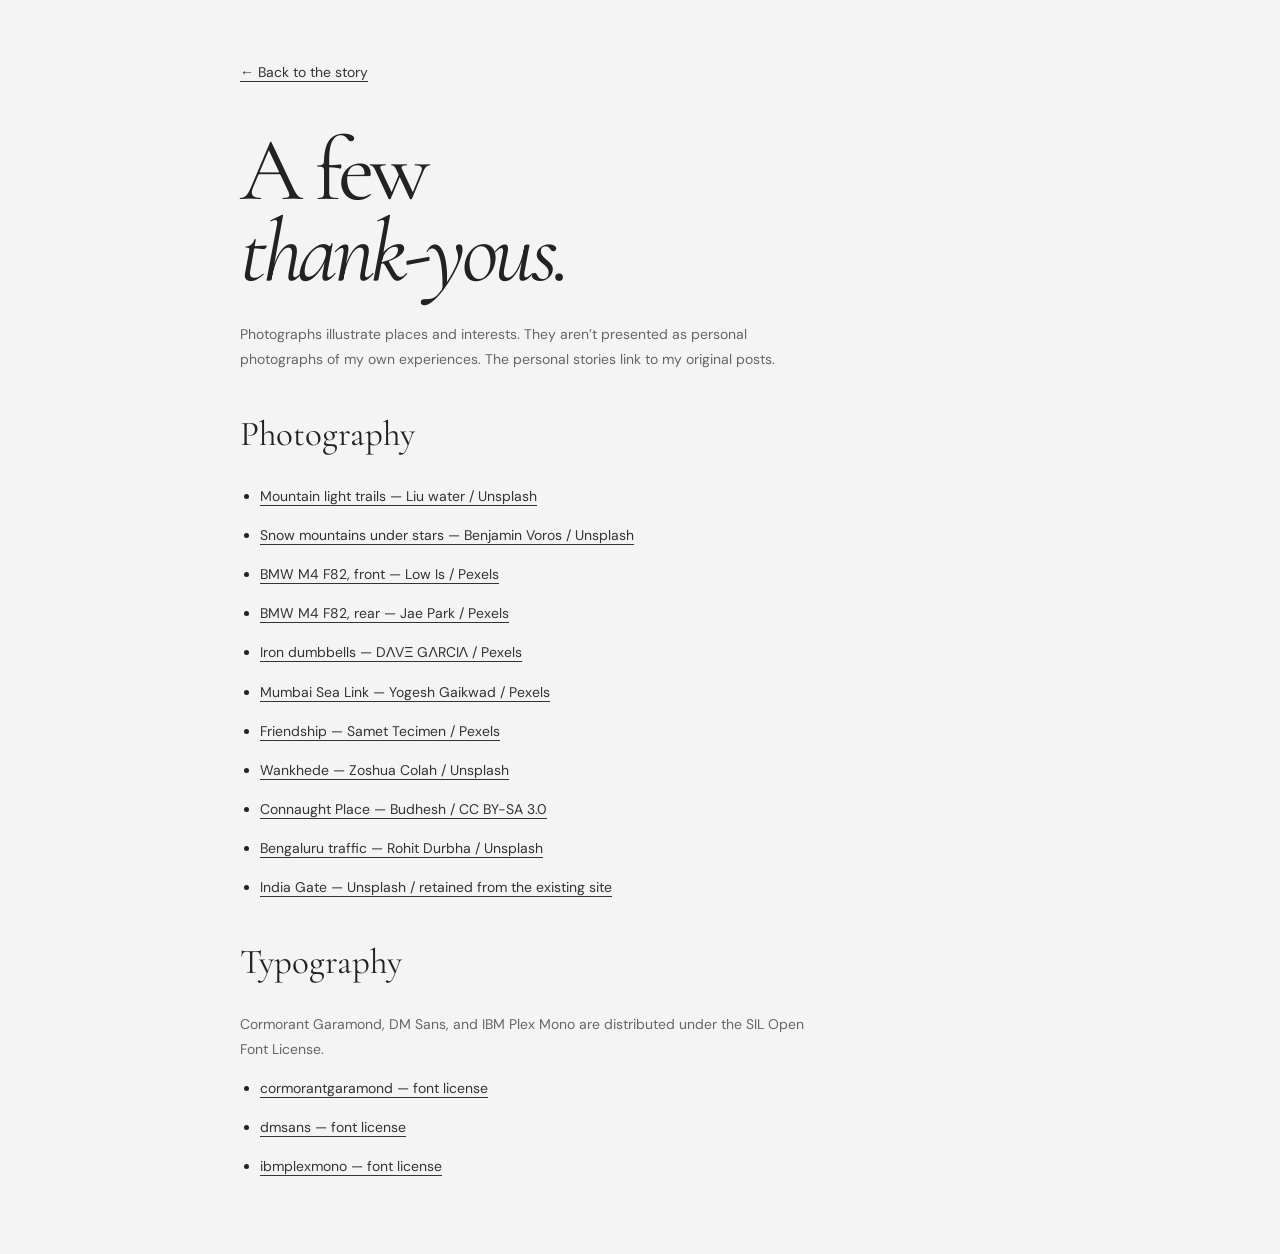
==== commit cdf17645: "Publish Still on my way with a continuous personal story" ====
--- a/credits.html
+++ b/credits.html
@@ -1 +1 @@
-<!doctype html><html lang="en"><head><meta charset="utf-8"><meta name="viewport" content="width=device-width,initial-scale=1"><meta name="theme-color" content="#e4e6e4"><title>Picture credits — Nikhil Singh</title><link rel="icon" href="assets/favicon.svg" type="image/svg+xml"><link rel="stylesheet" href="style.css"><style>.credit-page{max-width:1000px;margin:auto;padding:70px 7vw}.credit-page h1{font-size:clamp(60px,9vw,110px);line-height:.85;margin:60px 0 35px}.credit-page p{color:#65767f;line-height:1.8;max-width:650px}.credit-page ul{list-style:none;padding:0;margin:45px 0}.credit-page li{padding:20px 0;border-bottom:1px solid #b8c3c7;line-height:1.7;font-size:14px}.credit-page a{text-decoration:underline;text-underline-offset:5px}</style></head><body><main class="credit-page"><a href="/">← Back to the journal</a><h1>The people behind<br><em>the pictures.</em></h1><p>Photography illustrates the places and interests in this personal journal. These atmospheric photographs are not presented as Nikhil’s own travel photographs or as evidence of vehicle ownership.</p><ul><li><a href="https://unsplash.com/photos/d2M94wF00gs" target="_blank" rel="noopener noreferrer">Mountain light trails — Liu water / Unsplash ↗</a></li><li><a href="https://unsplash.com/photos/B5We-yetl8U" target="_blank" rel="noopener noreferrer">Himalayas at night — Eugene Ga / Unsplash ↗</a></li><li><a href="https://www.pexels.com/photo/black-bmw-m4-3581833/" target="_blank" rel="noopener noreferrer">BMW M4 F82, front — Low Is / Pexels ↗</a></li><li><a href="https://www.pexels.com/photo/black-bmw-m4-coupe-3849556/" target="_blank" rel="noopener noreferrer">BMW M4 F82, rear — Jae Park / Pexels ↗</a></li><li><a href="https://www.pexels.com/photo/close-up-view-of-black-dumbbells-in-gym-35567437/" target="_blank" rel="noopener noreferrer">Iron dumbbells — DΛVΞ GΛRCIΛ / Pexels ↗</a></li><li><a href="https://www.pexels.com/photo/bridge-over-the-river-13074008/" target="_blank" rel="noopener noreferrer">Mumbai Sea Link — Yogesh Gaikwad / Pexels ↗</a></li><li><a href="https://www.pexels.com/photo/group-of-friends-celebrating-at-night-38930354/" target="_blank" rel="noopener noreferrer">Friendship — Samet Tecimen / Pexels ↗</a></li><li><a href="https://unsplash.com/photos/uplPFLDsn84" target="_blank" rel="noopener noreferrer">Wankhede — Zoshua Colah / Unsplash ↗</a></li><li><a href="https://commons.wikimedia.org/wiki/File:View_of_Connaught_Place_at_Night.JPG" target="_blank" rel="noopener noreferrer">Connaught Place — Budhesh / CC BY-SA 3.0 ↗</a></li><li><a href="https://unsplash.com/photos/pOqnfnwVs90" target="_blank" rel="noopener noreferrer">Bengaluru traffic — Rohit Durbha / Unsplash ↗</a></li><li><a href="https://unsplash.com/s/photos/india-gate" target="_blank" rel="noopener noreferrer">India Gate — Unsplash / retained from the existing site ↗</a></li></ul><p>Stories link to Nikhil’s own original posts. Connaught Place’s photograph is by Budhesh under CC BY-SA 3.0. Photos are displayed with responsive crops and a muted color treatment.</p></main></body></html>+<!doctype html><html lang="en"><head><meta charset="utf-8"><meta name="viewport" content="width=device-width,initial-scale=1"><title>Photography credits — Nikhil Singh</title><link rel="stylesheet" href="fonts.css?v=20261027-story"><style>body{margin:0;padding:60px max(7vw,24px);font:14px/1.8 'DM Sans',Arial,sans-serif;color:#222;background:#f4f4f4}main{max-width:800px;margin:auto}h1{font:400 clamp(58px,8vw,90px)/.9 'Cormorant Garamond',Georgia,serif;letter-spacing:-.05em;margin:45px 0 30px}h2{font:400 35px 'Cormorant Garamond',Georgia,serif;margin-top:40px}p{max-width:580px;color:#666}a{text-underline-offset:4px;color:#333}li{margin:14px 0}ul{padding-left:20px}</style></head><body><main><a href="/">← Back to the story</a><h1>A few<br><em>thank-yous.</em></h1><p>Photographs illustrate places and interests. They aren’t presented as personal photographs of my own experiences. The personal stories link to my original posts.</p><h2>Photography</h2><ul><li><a href="https://unsplash.com/photos/d2M94wF00gs" target="_blank" rel="noopener noreferrer">Mountain light trails — Liu water / Unsplash</a></li><li><a href="https://unsplash.com/photos/snow-mountain-under-stars-phIFdC6lA4E" target="_blank" rel="noopener noreferrer">Snow mountains under stars — Benjamin Voros / Unsplash</a></li><li><a href="https://www.pexels.com/photo/black-bmw-m4-3581833/" target="_blank" rel="noopener noreferrer">BMW M4 F82, front — Low Is / Pexels</a></li><li><a href="https://www.pexels.com/photo/black-bmw-m4-coupe-3849556/" target="_blank" rel="noopener noreferrer">BMW M4 F82, rear — Jae Park / Pexels</a></li><li><a href="https://www.pexels.com/photo/close-up-view-of-black-dumbbells-in-gym-35567437/" target="_blank" rel="noopener noreferrer">Iron dumbbells — DΛVΞ GΛRCIΛ / Pexels</a></li><li><a href="https://www.pexels.com/photo/bridge-over-the-river-13074008/" target="_blank" rel="noopener noreferrer">Mumbai Sea Link — Yogesh Gaikwad / Pexels</a></li><li><a href="https://www.pexels.com/photo/group-of-friends-celebrating-at-night-38930354/" target="_blank" rel="noopener noreferrer">Friendship — Samet Tecimen / Pexels</a></li><li><a href="https://unsplash.com/photos/uplPFLDsn84" target="_blank" rel="noopener noreferrer">Wankhede — Zoshua Colah / Unsplash</a></li><li><a href="https://commons.wikimedia.org/wiki/File:View_of_Connaught_Place_at_Night.JPG" target="_blank" rel="noopener noreferrer">Connaught Place — Budhesh / CC BY-SA 3.0</a></li><li><a href="https://unsplash.com/photos/pOqnfnwVs90" target="_blank" rel="noopener noreferrer">Bengaluru traffic — Rohit Durbha / Unsplash</a></li><li><a href="https://unsplash.com/s/photos/india-gate" target="_blank" rel="noopener noreferrer">India Gate — Unsplash / retained from the existing site</a></li></ul><h2>Typography</h2><p>Cormorant Garamond, DM Sans, and IBM Plex Mono are distributed under the SIL Open Font License.</p><ul><li><a href="assets/fonts/LICENSE-cormorantgaramond.txt">cormorantgaramond — font license</a></li><li><a href="assets/fonts/LICENSE-dmsans.txt">dmsans — font license</a></li><li><a href="assets/fonts/LICENSE-ibmplexmono.txt">ibmplexmono — font license</a></li></ul></main></body></html>
--- a/fonts.css
+++ b/fonts.css
@@ -0,0 +1,64 @@
+@font-face {
+  font-family: 'Cormorant Garamond';
+  font-style: italic;
+  font-weight: 400;
+  font-display: swap;
+  src: url(assets/fonts/cormorant-garamond-italic-400.woff2) format('woff2');
+  unicode-range: U+0000-00FF, U+0131, U+0152-0153, U+02BB-02BC, U+02C6, U+02DA, U+02DC, U+0304, U+0308, U+0329, U+2000-206F, U+20AC, U+2122, U+2191, U+2193, U+2212, U+2215, U+FEFF, U+FFFD;
+}
+@font-face {
+  font-family: 'Cormorant Garamond';
+  font-style: normal;
+  font-weight: 400;
+  font-display: swap;
+  src: url(assets/fonts/cormorant-garamond-normal-400.woff2) format('woff2');
+  unicode-range: U+0000-00FF, U+0131, U+0152-0153, U+02BB-02BC, U+02C6, U+02DA, U+02DC, U+0304, U+0308, U+0329, U+2000-206F, U+20AC, U+2122, U+2191, U+2193, U+2212, U+2215, U+FEFF, U+FFFD;
+}
+@font-face {
+  font-family: 'Cormorant Garamond';
+  font-style: normal;
+  font-weight: 500;
+  font-display: swap;
+  src: url(assets/fonts/cormorant-garamond-normal-500.woff2) format('woff2');
+  unicode-range: U+0000-00FF, U+0131, U+0152-0153, U+02BB-02BC, U+02C6, U+02DA, U+02DC, U+0304, U+0308, U+0329, U+2000-206F, U+20AC, U+2122, U+2191, U+2193, U+2212, U+2215, U+FEFF, U+FFFD;
+}
+@font-face {
+  font-family: 'DM Sans';
+  font-style: normal;
+  font-weight: 400;
+  font-display: swap;
+  src: url(assets/fonts/dm-sans-normal-400.woff2) format('woff2');
+  unicode-range: U+0000-00FF, U+0131, U+0152-0153, U+02BB-02BC, U+02C6, U+02DA, U+02DC, U+0304, U+0308, U+0329, U+2000-206F, U+20AC, U+2122, U+2191, U+2193, U+2212, U+2215, U+FEFF, U+FFFD;
+}
+@font-face {
+  font-family: 'DM Sans';
+  font-style: normal;
+  font-weight: 500;
+  font-display: swap;
+  src: url(assets/fonts/dm-sans-normal-500.woff2) format('woff2');
+  unicode-range: U+0000-00FF, U+0131, U+0152-0153, U+02BB-02BC, U+02C6, U+02DA, U+02DC, U+0304, U+0308, U+0329, U+2000-206F, U+20AC, U+2122, U+2191, U+2193, U+2212, U+2215, U+FEFF, U+FFFD;
+}
+@font-face {
+  font-family: 'DM Sans';
+  font-style: normal;
+  font-weight: 600;
+  font-display: swap;
+  src: url(assets/fonts/dm-sans-normal-600.woff2) format('woff2');
+  unicode-range: U+0000-00FF, U+0131, U+0152-0153, U+02BB-02BC, U+02C6, U+02DA, U+02DC, U+0304, U+0308, U+0329, U+2000-206F, U+20AC, U+2122, U+2191, U+2193, U+2212, U+2215, U+FEFF, U+FFFD;
+}
+@font-face {
+  font-family: 'DM Sans';
+  font-style: normal;
+  font-weight: 700;
+  font-display: swap;
+  src: url(assets/fonts/dm-sans-normal-700.woff2) format('woff2');
+  unicode-range: U+0000-00FF, U+0131, U+0152-0153, U+02BB-02BC, U+02C6, U+02DA, U+02DC, U+0304, U+0308, U+0329, U+2000-206F, U+20AC, U+2122, U+2191, U+2193, U+2212, U+2215, U+FEFF, U+FFFD;
+}
+@font-face {
+  font-family: 'IBM Plex Mono';
+  font-style: normal;
+  font-weight: 400;
+  font-display: swap;
+  src: url(assets/fonts/ibm-plex-mono-normal-400.woff2) format('woff2');
+  unicode-range: U+0000-00FF, U+0131, U+0152-0153, U+02BB-02BC, U+02C6, U+02DA, U+02DC, U+0304, U+0308, U+0329, U+2000-206F, U+20AC, U+2122, U+2191, U+2193, U+2212, U+2215, U+FEFF, U+FFFD;
+}
